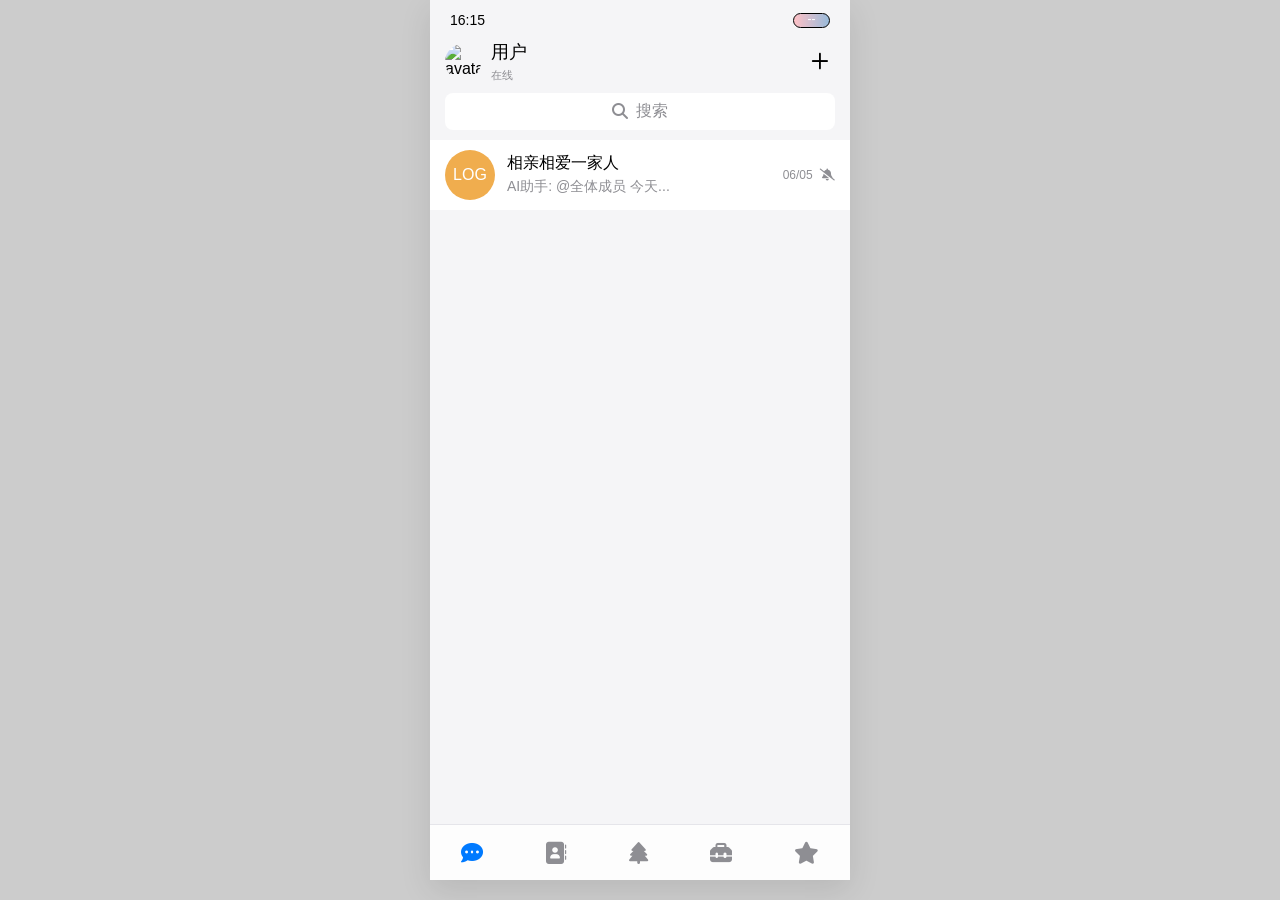
==== index.html @ 3b1b2fbf "Add files via upload" ====
<!DOCTYPE html>
<html lang="zh-CN">
<head>
    <meta charset="UTF-8">
    <meta name="viewport" content="width=device-width, initial-scale=1.0, maximum-scale=1.0, user-scalable=no">
    <title>Felotus</title>
    <link rel="stylesheet" href="style.css">
    <!-- 引入 Font Awesome 图标库 -->
    <link rel="stylesheet" href="https://cdnjs.cloudflare.com/ajax/libs/font-awesome/6.4.0/css/all.min.css">
    <!-- [新增] 引入 Cropper.js 的 CSS -->
    <link rel="stylesheet" href="https://cdnjs.cloudflare.com/ajax/libs/cropperjs/1.6.1/cropper.min.css">
</head>
<body>

    <div class="app-container">
        <!-- [修改] 状态栏现在由JS动态载入 -->
        <div id="status-bar-container"></div>

        <!-- 侧边栏菜单 -->
        <div class="sidebar-menu">
            <div class="sidebar-background"></div>
            <div class="sidebar-content">
                <div class="sidebar-top-actions">
                    <button class="action-btn"><i class="fa-solid fa-calendar-day"></i> 纪念日</button>
                    <button class="action-btn">
                        <i class="fa-solid fa-arrows-rotate"></i> 切换人设
                    </button>
                    <button class="action-btn" id="close-sidebar-btn"><i class="fa-solid fa-xmark"></i></button>
                </div>
                
                <div class="sidebar-profile-card" id="sidebar-profile-link"> 
                    <div class="profile-info">
                        <img src="https://i.imgur.com/Jz9v5aB.png" alt="avatar" class="avatar">
                        <div class="profile-details">
                            <div class="profile-name">用户</div>
                            <div class="profile-status">我的心是旷野的鸟，在你的眼…</div>
                        </div>
                        <i class="fa-solid fa-chevron-right"></i>
                    </div>
                </div>

                <div class="sidebar-nav-list">
    <a href="#" class="nav-item" id="sidebar-api-link"><i class="fa-solid fa-plug"></i><span>API</span><i class="fa-solid fa-chevron-right"></i></a>
    <!-- [新增] “注入”菜单项 -->
    <a href="#" class="nav-item" id="sidebar-inject-link"><i class="fa-solid fa-wand-magic-sparkles"></i><span>注入</span><i class="fa-solid fa-chevron-right"></i></a>
    <!-- [修改] 为“收藏”等菜单项添加 id -->
    <a href="#" class="nav-item" id="sidebar-favorites-link"><i class="fa-solid fa-star"></i><span>收藏</span><i class="fa-solid fa-chevron-right"></i></a>
    <a href="#" class="nav-item" id="sidebar-beautify-link"><i class="fa-solid fa-palette"></i><span>美化</span><i class="fa-solid fa-chevron-right"></i></a>
    <a href="#" class="nav-item" id="sidebar-wallet-link"><i class="fa-solid fa-wallet"></i><span>钱包</span><i class="fa-solid fa-chevron-right"></i></a>
    <a href="#" class="nav-item" id="sidebar-special-link"><i class="fa-solid fa-gem"></i><span>特殊</span><i class="fa-solid fa-chevron-right"></i></a>
    <a href="#" class="nav-item" id="sidebar-data-link"><i class="fa-solid fa-download"></i><span>数据</span><i class="fa-solid fa-chevron-right"></i></a>
</div>

                <div class="sidebar-bottom-actions">
                    <button><i class="fa-solid fa-gear"></i><span>设置</span></button>
                    <button id="btn-open-weather-modal"><i class="fa-solid fa-cloud"></i><span>天气</span></button>
                    <button id="btn-open-location-modal"><i class="fa-solid fa-location-dot"></i><span>定位</span></button>
                </div>
            </div>
        </div>
        
        <!-- 遮罩层 -->
        <div class="sidebar-overlay"></div>

        <!-- 主体内容包裹器 -->
        <div class="main-content-wrapper">
            <!-- 页面内容区域 -->
            <main class="main-content">
                <!-- 消息页面 -->
                <div id="page-messages" class="page active">
                    <header class="page-header">
                        <div class="user-info">
                            <img src="https://i.imgur.com/uG2g8xX.png" alt="avatar" class="avatar js-open-sidebar">
                            <div class="user-details-header">
                                <div class="header-username">用户</div>
                                <div class="header-status" id="header-status-trigger">
                                    <span id="header-status-text">在线</span>
                                </div>
                            </div>
                        </div>
                        <div class="header-actions">
                            <i class="fa-solid fa-plus" id="header-plus-btn"></i>
                        </div>

                        <!-- 头部弹出菜单 -->
                        <div class="popover-menu" id="header-popover-menu">
                            <div class="popover-item" id="btn-create-character">
                                <i class="fa-solid fa-user-plus"></i>
                                <span>创建角色</span>
                            </div>
                            <div class="popover-item">
                                <i class="fa-solid fa-users"></i>
                                <span>创建群聊</span>
                            </div>
                            <div class="popover-item">
                                <i class="fa-solid fa-check-double"></i>
                                <span>一键多选</span>
                            </div>
                        </div>
                    </header>
                    <div class="search-bar messages-search-bar">
                        <i class="fa-solid fa-magnifying-glass"></i>
                        <span>搜索</span>
                    </div>
                    <!-- [修改] 清空 chat-list，由 JS 动态填充 -->
                    <div class="chat-list">
                        <!-- 动态内容将在这里生成 -->
                    </div>
                </div>

                <!-- 角色页面 -->
                <div id="page-contacts" class="page">
                    <header class="page-header"><div class="page-title js-open-sidebar">角色</div><div class="header-actions"><i class="fa-solid fa-ellipsis-vertical"></i></div></header>
                    <div class="search-bar contacts-search-bar"><i class="fa-solid fa-magnifying-glass"></i><span>搜索</span></div>
                    <div class="contact-groups">
                        <div class="group-item new-friend-group-item"><div class="group-header new-friend-item"><div>新朋友</div><i class="fa-solid fa-chevron-right"></i></div></div>
                        <div class="contact-tabs"><button class="contact-tab-btn active" data-target="tab-content-groups">分组</button><button class="contact-tab-btn" data-target="tab-content-group-chats">群聊</button></div>
                        <div class="tab-content-wrapper">
                            <div id="tab-content-groups" class="contact-tab-content active">
                                <div class="group-item">
                                    <div class="group-header">
                                        <div><i class="fa-solid fa-chevron-right"></i> <span class="group-name">特别关心</span></div>
                                        <span class="group-count">0</span>
                                    </div>
                                </div>
                                <div class="group-item">
                                    <div class="group-header">
                                        <div><i class="fa-solid fa-chevron-right"></i> <span class="group-name">默认分组</span></div>
                                        <!-- [修改] 为数量span添加ID -->
                                        <span class="group-count" id="default-group-count">0</span>
                                    </div>
                                    <!-- [新增] 为默认分组下的角色列表添加容器 -->
                                    <div class="contact-list" id="default-group-contacts">
                                        <!-- 角色列表将在这里动态生成 -->
                                    </div>
                                </div>
                            </div>
                            <div id="tab-content-group-chats" class="contact-tab-content">
                                <div class="group-item"><div class="group-header"><div><i class="fa-solid fa-chevron-right"></i> <span class="group-name">我创建的群聊</span></div><span class="group-count">1</span></div></div>
                                <div class="group-item"><div class="group-header"><div><i class="fa-solid fa-chevron-right"></i> <span class="group-name">我加入的群聊</span></div><span class="group-count">1</span></div></div>
                            </div>
                        </div>
                    </div>
                </div>

                <!-- 组件页面 -->
                <div id="page-tools" class="page">
                    <header class="page-header"><div class="page-title js-open-sidebar">组件</div></header>
                    <div class="tools-page-content">
                        <div class="tool-category">
                            <h3 class="tool-category-title">功能类</h3>
                            <div class="actions-grid"><div class="action-item"><i class="fa-solid fa-book-open"></i><span>小说</span></div><div class="action-item"><i class="fa-solid fa-music"></i><span>音乐</span></div><div class="action-item"><i class="fa-solid fa-book-journal-whills"></i><span>日记</span></div><div class="action-item"><i class="fa-solid fa-users-line"></i><span>菲洛图论坛</span></div><div class="action-item"><i class="fa-solid fa-hourglass-half"></i><span>专注陪伴</span></div><div class="action-item"><i class="fa-solid fa-map-pin"></i><span>记忆点</span></div></div>
                        </div>
                        <div class="tool-category">
                            <h3 class="tool-category-title">休闲类</h3>
                            <div class="actions-grid"><div class="action-item"><i class="fa-solid fa-egg"></i><span>扭蛋</span></div><div class="action-item"><i class="fa-solid fa-leaf"></i><span>农场</span></div><div class="action-item"><i class="fa-solid fa-paw"></i><span>宠物</span></div><div class="action-item"><i class="fa-solid fa-utensils"></i><span>烹饪</span></div></div>
                        </div>
                        <div class="tool-category">
                            <h3 class="tool-category-title">桌游类</h3>
                            <div class="actions-grid"><div class="action-item"><i class="fa-solid fa-user-secret"></i><span>谁是卧底</span></div><div class="action-item"><i class="fa-solid fa-moon"></i><span>狼人杀</span></div><div class="action-item"><i class="fa-solid fa-comments"></i><span>真心话</span></div><div class="action-item"><i class="fa-solid fa-plane"></i><span>飞行棋</span></div></div>
                        </div>
                    </div>
                </div>

                <!-- 长生树页面 -->
                <div id="page-tree" class="page">
                    <header class="page-header"><div class="page-title js-open-sidebar">长生树</div></header>
                    <div class="tree-container"><i class="fa-solid fa-tree"></i><p>长生树功能待开发...</p></div>
                </div>

                <!-- 动态页面 -->
                <div id="page-feed" class="page">
                    <header class="page-header"><div class="page-title js-open-sidebar">动态</div><div class="header-actions"><i class="fa-solid fa-gear"></i></div></header>
                    <div class="feed-content">
        <div class="feed-profile-banner">
            <!-- [修改] 为动态页的头像 img 标签添加 id，并统一默认头像 -->
            <img src="https://i.imgur.com/uG2g8xX.png" alt="avatar" class="avatar" id="feed-avatar">
            <div class="feed-user-info">
                <span>用户</span></div><i class="fa-solid fa-chevron-right"></i></div>
                        <div class="actions-grid"><div class="action-item"><i class="fa-solid fa-image"></i><span>带图片</span></div><div class="action-item"><i class="fa-solid fa-comment-dots"></i><span>仅文字</span></div><div class="action-item"><i class="fa-solid fa-grip"></i><span>更多</span></div></div>
                        <div class="feed-card"><div class="feed-card-header"><img src="https://picsum.photos/seed/user5/100/100" alt="avatar"><div class="author-info"><div class="author-name">测试</div><div class="post-time">今天 12:00</div></div><i class="fa-solid fa-ellipsis"></i></div><div class="feed-card-body"><p>这是一条测试帖子</p><div class="shared-content">测试转发内容样式，功能还没做</div></div></div>
                    </div>
                </div>
            </main>

            <!-- 底部导航栏 -->
            <nav class="bottom-nav">
                <button class="nav-button active" data-target="page-messages"><i class="fa-solid fa-comment-dots"></i></button>
                <button class="nav-button" data-target="page-contacts"><i class="fa-solid fa-address-book"></i></button>
                <button class="nav-button" data-target="page-tree"><i class="fa-solid fa-tree"></i></button>
                <button class="nav-button" data-target="page-tools"><i class="fa-solid fa-toolbox"></i></button>
                <button class="nav-button" data-target="page-feed"><i class="fa-solid fa-star"></i></button>
            </nav>
        </div> <!-- End of main-content-wrapper -->

<!-- 用户设置页面层 -->
<div id="page-user-settings" class="page-overlay">
    <header class="user-settings-header">
        <i id="user-settings-back-btn" class="fa-solid fa-chevron-left"></i>
        <span>用户设置</span>
        <div class="user-settings-header-actions">
            <i id="user-settings-delete-btn" class="fa-solid fa-trash-can"></i>
            <i id="user-settings-save-btn" class="fa-solid fa-floppy-disk"></i>
        </div>
    </header>
    <div class="user-settings-content">
        <!-- [修改] 将静态标签替换为动态容器 -->
        <div id="user-profile-tags" class="user-settings-tags">
            <!-- 标签将由 JS 动态生成 -->
        </div>
                
        <div class="settings-card profile-edit-card">
            <!-- [修改] 为用户头像 img 标签添加 id -->
            <img src="https://i.imgur.com/uG2g8xX.png" alt="avatar" class="profile-avatar" id="user-avatar-preview">
            <!-- [新增] 隐藏的用户头像文件上传输入框 -->
            <input type="file" id="user-avatar-input" accept="image/*" style="display: none;">

            <div class="profile-details-inputs">
                <div class="input-row">
                    <label>姓名</label>
                    <input type="text" id="input-name" placeholder="你的名字">
                </div>
                <div class="input-row">
                    <label>性别</label>
                    <input type="text" id="input-gender" value="女">
                </div>
                <div class="input-row">
                    <label>生日</label>
                    <input type="text" placeholder="例如1.1" id="input-birthday">
                </div>
                <div class="input-row">
                    <label>年龄</label>
                    <input type="text" placeholder="例如20" id="input-age">
                </div>
            </div>
        </div>

        <div class="settings-card">
            <div class="settings-card-header">
                <div><i class="fa-solid fa-user"></i> 我的设定</div>
                <i class="fa-solid fa-expand"></i>
            </div>
            <div class="settings-card-body">
                <textarea placeholder="此处填写设定" id="textarea-settings"></textarea>
            </div>
        </div>
        <div class="settings-card">
            <div class="settings-card-header">
                <div><i class="fa-solid fa-pen-to-square"></i> 我的个性签名</div>
            </div>
            <div class="settings-card-body">
                <input type="text" placeholder="此处填写个性签名" id="input-signature">
            </div>
        </div>
        <div class="settings-nav-group">
            <a href="#" class="settings-nav-item">
                <div><i class="fa-solid fa-star"></i> 我的空间</div>
                <i class="fa-solid fa-chevron-right"></i>
            </a>
            <a href="#" class="settings-nav-item">
                <div><i class="fa-solid fa-gift"></i> 我的礼物墙</div>
                <i class="fa-solid fa-chevron-right"></i>
            </a>
        </div>
    </div>
</div>

        <!-- ==================== 新增: 角色设置页面层 ==================== -->
        <div id="page-character-settings" class="page-overlay">
            <header class="user-settings-header">
                <i id="character-settings-back-btn" class="fa-solid fa-chevron-left"></i>
                <span>角色设置</span>
                <i id="character-settings-save-btn" class="fa-solid fa-floppy-disk"></i>
            </header>
            <div class="user-settings-content">
                
                <div class="settings-card profile-edit-card">
                    <!-- [修改] 给 img 标签添加 id -->
                    <img src="https://i.imgur.com/Jz9v5aB.png" alt="avatar" class="profile-avatar" id="char-avatar-preview">
                    <!-- [新增] 隐藏的文件上传输入框 -->
                    <input type="file" id="char-avatar-input" accept="image/*" style="display: none;">

                    <div class="profile-details-inputs">
                        <div class="input-row">
                            <label>姓名</label>
                            <input type="text" id="input-char-name" placeholder="角色名字">
                        </div>
                        <div class="input-row">
                            <label>性别</label>
                            <input type="text" id="input-char-gender" placeholder="女/男/无">
                        </div>
                        <div class="input-row">
                            <label>生日</label>
                            <input type="text" placeholder="例如1.1" id="input-char-birthday">
                        </div>
                        <div class="input-row">
                            <label>年龄</label>
                            <input type="text" placeholder="例如20" id="input-char-age">
                        </div>
                    </div>
                </div>

                <div class="settings-card">
                    <div class="settings-card-header">
                        <div><i class="fa-solid fa-user"></i> 角色设定</div>
                        <i class="fa-solid fa-expand"></i>
                    </div>
                    <div class="settings-card-body">
                        <textarea placeholder="此处填写角色设定" id="textarea-char-settings"></textarea>
                    </div>
                </div>
                <div class="settings-card">
                    <div class="settings-card-header">
                        <div><i class="fa-solid fa-pen-to-square"></i> 角色个性签名</div>
                    </div>
                    <div class="settings-card-body">
                        <span class="placeholder-text">和角色聊点什么后再来看看吧</span>
                    </div>
                </div>
                <div class="settings-nav-group">
                    <a href="#" class="settings-nav-item">
                        <div><i class="fa-solid fa-star"></i> 角色空间</div>
                        <i class="fa-solid fa-chevron-right"></i>
                    </a>
                    <a href="#" class="settings-nav-item">
                        <div><i class="fa-solid fa-gift"></i> 角色礼物墙</div>
                        <i class="fa-solid fa-chevron-right"></i>
                    </a>
                </div>
            </div>
        </div>
        <!-- ==================== 角色设置页面层结束 ==================== -->


        <!-- 数据管理页面 -->
        <div id="page-data-management" class="page-overlay">
            <header class="user-settings-header">
                <i id="data-management-back-btn" class="fa-solid fa-chevron-left"></i>
                <span>数据管理</span>
                <i></i> <!-- 占位符 -->
            </header>
            <div class="user-settings-content">
                <div class="data-actions-list">
                    <button id="btn-export-data" class="data-action-item">
                        <i class="fa-solid fa-file-export"></i>
                        <span>导出本地数据</span>
                    </button>
                    <button id="btn-import-data" class="data-action-item">
                        <i class="fa-solid fa-file-import"></i>
                        <span>导入本地数据</span>
                    </button>
                    <button id="btn-upload-cloud" class="data-action-item disabled">
                        <i class="fa-solid fa-cloud-arrow-up"></i>
                        <span>上传云端数据</span>
                    </button>
                    <!-- [新增] 清除本地数据按钮 -->
                    <button id="btn-clear-data" class="data-action-item danger">
                        <i class="fa-solid fa-trash-can"></i>
                        <span>清除本地数据</span>
                    </button>
                    <input type="file" id="import-file-input" accept=".json" style="display: none;">
                </div>
            </div>
        </div>
<!-- ==================== [新增] 五个空白页面层 ==================== -->
<!-- 注入页面 -->
<div id="page-inject" class="page-overlay">
    <!-- [修改] 为注入管理页面添加删除和保存图标 -->
<header class="user-settings-header">
    <!-- [修改] 为返回按钮添加 ID -->
    <i id="inject-settings-back-btn" class="fa-solid fa-chevron-left"></i>
    <span>注入管理</span>
    <div class="user-settings-header-actions">
        <!-- [新增] 删除提示词按钮 -->
        <i id="btn-delete-prompt" class="fa-solid fa-trash-can"></i>
        <!-- [新增] 保存提示词按钮 -->
        <i id="btn-save-prompt" class="fa-solid fa-floppy-disk"></i>
    </div>
</header>
    <div class="user-settings-content">

        <!-- [修改] 为选择提示词添加加号图标 -->
<div class="form-group">
    <div class="form-group-header">
        <label for="prompt-select">选择提示词 (可切换)</label>
        <i class="fa-solid fa-plus" id="btn-new-prompt-icon"></i>
    </div>
    <select id="prompt-select">
        <!-- 提示词将由JS动态生成 -->
    </select>
</div>

        <!-- 卡片1: 对话设置 -->
        <div class="settings-card inject-settings-card">
            <!-- [新增] 卡片标题 -->
            <div class="settings-card-header">对话设置</div>
            
            <!-- 最大上下文长度 -->
            <div class="setting-item-vertical">
                <div class="setting-item-header">
                    <label for="inject-max-context-slider">最大上下文长度 <span class="range-hint">(52k ~ 1m)</span></label>
                    <input type="number" id="inject-max-context" class="slider-value-input" min="52000" max="1000000" step="1024">
                </div>
                <div class="slider-container">
                    <input type="range" id="inject-max-context-slider" min="52000" max="1000000">
                </div>
            </div>
            <!-- 最大回复长度 -->
            <div class="setting-item-vertical">
                <div class="setting-item-header">
                    <label for="inject-max-response-slider">最大回复长度 <span class="range-hint">(10 ~ 52k)</span></label>
                    <input type="number" id="inject-max-response" class="slider-value-input" min="10" max="52000" step="100">
                </div>
                <div class="slider-container">
                    <input type="range" id="inject-max-response-slider" min="10" max="52000">
                </div>
            </div>
            <!-- Temperature -->
            <div class="setting-item-vertical">
                <div class="setting-item-header">
                    <label for="inject-temp-slider">Temperature <span class="range-hint">(0.1 ~ 1.3)</span></label>
                    <input type="number" id="inject-temp-value" class="slider-value-input" min="0.1" max="1.3" step="0.01">
                </div>
                <div class="slider-container">
                    <input type="range" id="inject-temp-slider" min="0.1" max="1.3" step="0.01">
                </div>
            </div>
            <!-- Top P -->
            <div class="setting-item-vertical">
                <div class="setting-item-header">
                    <label for="inject-top-p-slider">Top P <span class="range-hint">(0.1 ~ 1.0)</span></label>
                    <input type="number" id="inject-top-p-value" class="slider-value-input" min="0.1" max="1.0" step="0.01">
                </div>
                <div class="slider-container">
                    <input type="range" id="inject-top-p-slider" min="0.1" max="1.0" step="0.01">
                </div>
            </div>
        </div>
        
        <!-- [修改] 将 .settings-nav-group 改为 .settings-card 以便添加标题 -->
        <div class="settings-card">
            <!-- [新增] 卡片标题 -->
            <div class="settings-card-header">选项设置</div>
            
            <div class="settings-nav-item">
                <label for="inject-ability-select">推理能力</label>
                <select id="inject-ability-select">
                    <option value="auto">auto</option>
                    <option value="minimum">minimum</option>
                    <option value="low">低</option>
                    <option value="medium">中</option>
                    <option value="high">高</option>
                    <option value="maximum">maximum</option>
                </select>
            </div>
            <div class="settings-nav-item">
                <label for="inject-mode-select">模式选择</label>
                <select id="inject-mode-select">
                    <!-- [修改] 更新下拉选项的文本 -->
                    <option value="chat">聊天模式-手机体</option>
                    <option value="story">剧情模式-小说体</option>
                </select>
            </div>
        </div>
    </div>
</div>

<!-- 收藏页面 -->
<div id="page-favorites" class="page-overlay">
    <header class="user-settings-header">
        <i class="fa-solid fa-chevron-left"></i>
        <span>收藏</span>
        <i></i> <!-- 占位符 -->
    </header>
    <div class="user-settings-content">
        <p>收藏功能待开发…</p>
    </div>
</div>

<!-- 美化页面 -->
<div id="page-beautify" class="page-overlay">
    <header class="user-settings-header">
        <i class="fa-solid fa-chevron-left"></i>
        <span>美化</span>
        <i></i> <!-- 占位符 -->
    </header>
    <div class="user-settings-content">
        <p>美化功能待开发…</p>
    </div>
</div>

<!-- 钱包页面 -->
<div id="page-wallet" class="page-overlay">
    <header class="user-settings-header">
        <i class="fa-solid fa-chevron-left"></i>
        <span>钱包</span>
        <i></i> <!-- 占位符 -->
    </header>
    <div class="user-settings-content">
        <p>钱包功能待开发…</p>
    </div>
</div>

<!-- 特殊页面 -->
<div id="page-special" class="page-overlay">
    <header class="user-settings-header">
        <i class="fa-solid fa-chevron-left"></i>
        <span>特殊</span>
        <i></i> <!-- 占位符 -->
    </header>
    <div class="user-settings-content">
        <p>特殊功能待开发…</p>
    </div>
</div>
<!-- ==================== 空白页面层结束 ==================== -->
        <!-- ==================== API 管理页面层 (V2.0 重构版) ==================== -->
        <div id="page-api-settings" class="page-overlay">
            <!-- [修正] 为 API 管理页面的 header 添加删除和保存图标 -->
<header class="user-settings-header">
    <i id="api-settings-back-btn" class="fa-solid fa-chevron-left"></i>
    <span>API 管理</span>
    <div class="user-settings-header-actions">
        <i id="btn-delete-config" class="fa-solid fa-trash-can"></i>
        <i id="btn-save-config" class="fa-solid fa-floppy-disk"></i>
    </div>
</header>
            <div class="user-settings-content">
                <form id="api-settings-form">
                    
                    <div class="form-group">
    <!-- [新增] 使用 flex 布局的容器 -->
    <div class="form-group-header">
        <label for="api-config-select">选择配置 (可切换)</label>
        <!-- [新增] 新的加号图标按钮 -->
        <i class="fa-solid fa-plus" id="btn-new-config-icon"></i>
    </div>
    <select id="api-config-select">
        <!-- 配置将由JS动态生成 -->
    </select>
</div>

                    <div class="form-group">
                        <label for="api-type-select">选择格式 (必选)</label>
                        <select id="api-type-select">
                            <option value="openai">兼容OpenAI</option>
                            <option value="gemini">Gemini Key</option>
                        </select>
                    </div>

                    <div class="form-group">
                        <label for="api-url">API 地址 (Base URL)</label>
                        <!-- [修改] 更新 placeholder 文本 -->
                        <input type="text" id="api-url" placeholder="https://example.com (不用加/v1)">
                    </div>
                    <div class="form-group">
                        <label for="api-key">密钥 (API Key)</label>
                        <input type="password" id="api-key" placeholder="请输入API Key">
                    </div>
                    <div class="form-group">
                        <label for="model-select">选择模型</label>
                        <select id="model-select">
                            <optgroup id="openai-models" label="OpenAI / 兼容"></optgroup>
                            <optgroup id="gemini-models" label="Google Gemini"></optgroup>
                        </select>
                    </div>

                    <!-- [修改] 移除 "新建配置" 按钮，只保留 "拉取模型" -->
<div class="api-actions-single">
    <button type="button" id="fetch-models-button-new" class="action-button">拉取模型</button>
</div>

                </form>
            </div>
        </div>
        <!-- ==================== API 管理页面层结束 ==================== -->

        <!-- 天气、定位、状态模态框 -->
<div class="modal-overlay-container" id="modal-container">
    <!-- 天气模态框 -->
    <div class="modal-panel" id="weather-modal">
        <div class="modal-header">
            <h3>选择天气</h3>
            <button class="modal-close-btn"><i class="fa-solid fa-xmark"></i></button>
        </div>
        <div class="modal-content">
            <div class="weather-grid" id="weather-options-grid">
                <!-- 天气选项将由 JS 动态生成 -->
            </div>
        </div>
    </div>
    
    <!-- 定位模态框 -->
    <div class="modal-panel" id="location-modal">
        <div class="modal-header">
            <h3>管理定位</h3>
            <button class="modal-close-btn"><i class="fa-solid fa-xmark"></i></button>
        </div>
        <div class="modal-content" id="location-cards-container">
            <!-- 定位卡片将由 JS 动态生成 -->
        </div>
        <div class="modal-footer">
            <button class="modal-action-btn" id="btn-add-location">
                <i class="fa-solid fa-plus"></i> 添加新定位
            </button>
        </div>
    </div>

    <!-- 状态模态框 -->
    <div class="modal-panel" id="status-modal">
        <div class="modal-header">
            <h3>选择状态</h3>
            <button class="modal-close-btn"><i class="fa-solid fa-xmark"></i></button>
        </div>
        <div class="modal-content">
            <div class="status-grid" id="status-options-grid">
                <!-- 状态选项将由 JS 动态生成 -->
            </div>
        </div>
    </div>
    
    <!-- [修复] 将清除数据模态框移入容器内 -->
    <div class="modal-panel" id="clear-data-modal">
        <div class="modal-header">
            <h3>确认清除数据</h3>
            <button class="modal-close-btn"><i class="fa-solid fa-xmark"></i></button>
        </div>
        <div class="modal-content">
            <p>此操作不可逆！将清除所有用户、角色、API及其他设置。</p>
            <p>请输入 <strong>delete</strong> 以确认：</p>
            <input type="text" id="clear-data-confirm-input" class="clear-data-input" autocomplete="off">
        </div>
        <div class="modal-footer">
            <button class="modal-action-btn danger" id="confirm-clear-data-btn" disabled>
                确认清除
            </button>
        </div>
    </div>
<!-- ==================== [新增] 图片剪裁模态框 ==================== -->
    <div class="modal-panel" id="cropper-modal">
        <div class="modal-header">
            <h3>移动和缩放图片</h3>
            <!-- 这个关闭按钮是可选的，因为我们有取消按钮 -->
            <button class="modal-close-btn" id="cancel-crop-btn"><i class="fa-solid fa-xmark"></i></button>
        </div>
        <div class="modal-content">
            <!-- 剪裁器将在这个容器内生成 -->
            <div class="cropper-image-container">
                <img id="image-to-crop" src="" alt="待剪裁的图片">
            </div>
        </div>
        <div class="modal-footer cropper-footer">
            <button class="modal-action-btn" id="confirm-crop-btn">确认剪裁</button>
        </div>
    </div> 
</div> <!-- End of modal-overlay-container -->

<!-- [修改] 在 script.js 之后引入新的JS文件 -->
    <script src="config.js"></script>
    <script src="script.js"></script>
    <script src="statusBar.js"></script> 
    <script src="https://cdnjs.cloudflare.com/ajax/libs/cropperjs/1.6.1/cropper.min.js"></script>
</body>
</html>
---- style.css ----
/* 全局样式和变量 */
:root {
    --bg-color: #F5F5F7;
    --primary-blue: #007AFF;
    --text-primary: #000000;
    --text-secondary: #8E8E93;
    --border-color: #E5E5EA;
    --white-color: #FFFFFF;
    --vip-gold: #FFCA28;
}

body {
    margin: 0;
    font-family: -apple-system, BlinkMacSystemFont, "Helvetica Neue", "PingFang SC", "Microsoft YaHei", sans-serif;
    background-color: #CCCCCC;
    display: flex;
    justify-content: center;
    align-items: flex-start;
    height: 100vh;
}

.app-container {
    width: 100%;
    max-width: 420px;
    height: 100%;
    max-height: 880px;
    background-color: var(--bg-color);
    border-radius: 0;
    box-shadow: 0 10px 30px rgba(0,0,0,0.1);
    position: relative;
    overflow: hidden;
    display: flex;
    flex-direction: column;
}

/* 状态栏 (浮动模式) */
.status-bar {
    display: flex;
    justify-content: space-between;
    align-items: center;
    padding: 12px 20px 5px;
    font-size: 14px;
    font-weight: 500;
    color: var(--text-primary);
    position: absolute;
    top: 0;
    left: 0;
    right: 0;
    z-index: 1003; 
}

/* ======== 电池胶囊样式 (逆向逻辑版) ======== */
.battery-capsule {
    width: 35px;
    height: 13px;
    border: 1.5px solid var(--text-primary);
    border-radius: 12px;
    position: relative;
    overflow: hidden;
    display: flex;
    align-items: center;
    justify-content: center;
    background: linear-gradient(to right, #FFC1C6, #98BADA); 
}

.battery-capsule::after {
    content: '';
    position: absolute;
    right: -3px;
    top: 50%;
    transform: translateY(-50%);
    width: 1.5px;
    height: 5px;
    background-color: var(--text-primary);
    border-radius: 1px;
}

.battery-liquid {
    position: absolute;
    right: 0; 
    top: 0;
    bottom: 0;
    width: 0%;
    background-color: rgba(193, 195, 198, 1);
    transition: width 0.5s ease-in-out;
    border-radius: 0 10px 10px 0;
}

.battery-level-text {
    color: white;
    font-size: 12px;
    font-weight: 500;
    position: relative;
    z-index: 2;
    top: -1px;
}

/* 侧边栏样式 */
.sidebar-menu { position: absolute; top: 0; left: 0; bottom: 0; width: 90%; z-index: 1000; transform: translateX(-100%); transition: transform 0.3s ease-in-out; display: flex; flex-direction: column; background-color: #F8F9FA; }
.sidebar-background { position: absolute; top: 0; left: 0; right: 0; bottom: 0; background-image: url('https://i.imgur.com/rNnL5aR.jpg'); background-size: cover; background-position: center; opacity: 0.3; z-index: -1; }
.sidebar-content { padding: 20px; padding-top: 50px; display: flex; flex-direction: column; height: 100%; box-sizing: border-box; }
.sidebar-top-actions { display: flex; justify-content: flex-start; gap: 10px; margin-bottom: 20px; }
.sidebar-top-actions .action-btn { background-color: #E9ECEF; color: #495057; border: none; border-radius: 20px; padding: 6px 12px; font-size: 12px; display: flex; align-items: center; gap: 5px; cursor: pointer; }
.sidebar-top-actions .action-btn:last-child { margin-left: auto; }
.sidebar-profile-card { 
    background-color: var(--white-color); 
    border-radius: 10px; 
    padding: 15px; 
    box-shadow: 0 4px 12px rgba(0,0,0,0.05);
}
.profile-info { display: flex; align-items: center; }
#sidebar-profile-link { cursor: pointer; }
.profile-info .avatar { width: 50px; height: 50px; border-radius: 50%; border: 1px solid var(--border-color); flex-shrink: 0; }
.profile-details { flex-grow: 1; margin-left: 15px; }
.profile-name { font-weight: 500; font-size: 16px; color: var(--text-primary); }
.persona-switcher {
    font-size: 13px;
    font-weight: 500;
    color: var(--text-secondary);
    cursor: pointer;
}
.persona-switcher i { font-size: 12px; margin-right: 4px; }
.profile-status { font-size: 12px; color: var(--text-secondary); margin-top: 4px; }
.profile-info > .fa-chevron-right { color: var(--text-secondary); }
.sidebar-nav-list { background-color: var(--white-color); border-radius: 10px; margin-top: 15px; padding: 5px 0; box-shadow: 0 4px 12px rgba(0,0,0,0.05); }
.sidebar-nav-list .nav-item { display: flex; align-items: center; padding: 15px; text-decoration: none; color: var(--text-primary); font-size: 15px; }
.nav-item > i:first-child { width: 30px; color: var(--text-secondary); display: inline-flex; align-items: center; justify-content: center; }
.nav-item span { flex-grow: 1; margin-left: 10px; }
.nav-item > i:last-child { color: var(--text-secondary); font-size: 12px; }
.sidebar-bottom-actions { margin-top: auto; display: flex; justify-content: flex-start; gap: 40px; padding: 10px; }
.sidebar-bottom-actions button { background: none; border: none; cursor: pointer; display: flex; flex-direction: column; align-items: center; color: var(--text-secondary); transition: color 0.2s; }
.sidebar-bottom-actions button:hover { color: var(--text-primary); }
.sidebar-bottom-actions button i { font-size: 20px; margin-bottom: 8px; }
.sidebar-bottom-actions button span { font-size: 12px; }
.sidebar-overlay { position: absolute; top: 0; left: 0; right: 0; bottom: 0; background-color: rgba(0,0,0,0.3); z-index: 999; opacity: 0; visibility: hidden; transition: opacity 0.3s ease-in-out, visibility 0.3s ease-in-out; }

/* 主内容区包裹器 */
.main-content-wrapper {
    flex: 1;
    display: flex;
    flex-direction: column;
    background-color: var(--bg-color);
    position: relative;
    transition: transform 0.3s ease-in-out, border-radius 0.3s ease-in-out;
    width: 100%;
    height: 100%;
    padding-top: 32px;
    box-sizing: border-box;
}

/* 侧边栏打开时的状态 */
.app-container.sidebar-open .sidebar-menu { transform: translateX(0); }
.app-container.sidebar-open .sidebar-overlay { opacity: 1; visibility: visible; }
.app-container.sidebar-open .main-content-wrapper { transform: translateX(90%); border-radius: 10px; overflow: hidden; box-shadow: -5px 0px 20px rgba(0,0,0,0.2); }

/* 页面通用头部 */
.page-header {
    display: flex;
    justify-content: space-between;
    align-items: center;
    padding: 10px 15px;
    position: relative; /* <-- 新增这一行！ */
}
.user-info { display: flex; align-items: center; }
.user-info .avatar { width: 36px; height: 36px; border-radius: 50%; margin-right: 10px; }
.user-details-header { display: flex; flex-direction: column; justify-content: center; }
.header-username { font-size: 18px; font-weight: 500; color: var(--text-primary); line-height: 1.2; }
.header-status { font-size: 11px; color: var(--text-secondary); margin-top: 4px; display: flex; align-items: center; }
.header-status i { margin-right: 4px; }
.page-title { font-size: 22px; font-weight: 500; }
.header-actions { display: flex; align-items: center; gap: 15px; }
.header-actions i {
    width: 30px;
    height: 30px;
    display: flex;
    align-items: center;
    justify-content: center;
    font-size: 20px;
    color: var(--text-primary);
    cursor: pointer;
    font-weight: 600;
}
.header-actions .fa-ellipsis-vertical { position: relative; left: 2px; }
.header-actions .fa-gear { position: relative; top: 1px; }

/* 搜索框通用样式 */
.search-bar { background-color: var(--white-color); border-radius: 8px; padding: 8px 15px; display: flex; align-items: center; justify-content: center; color: var(--text-secondary); }
.search-bar i { margin-right: 8px; }
.messages-search-bar { margin: 0 15px 10px; }
.contacts-search-bar { margin: 10px 15px 10px; }

/* 主内容区域 */
.main-content { flex: 1; overflow-y: auto; position: relative; }
.page { display: none; height: 100%; flex-direction: column; }
.page.active { display: flex; }

/* 消息页面列表 */
.chat-list { flex: 1; overflow-y: auto; }
.chat-item { display: flex; align-items: center; padding: 10px 15px; background-color: var(--white-color); }
.chat-item:not(:last-child) { border-bottom: 1px solid var(--border-color); }
.chat-item img, .chat-item .avatar-group-logo { width: 50px; height: 50px; border-radius: 50%; margin-right: 12px; flex-shrink: 0; }
.avatar-group-logo { background-color: #F0AD4E; color: var(--white-color); display: flex; align-items: center; justify-content: center; font-weight: 500; }
.chat-details { flex-grow: 1; overflow: hidden; }
.chat-title { font-size: 16px; color: var(--text-primary); margin-bottom: 4px; }
.chat-message { font-size: 14px; color: var(--text-secondary); white-space: nowrap; overflow: hidden; text-overflow: ellipsis; }
.chat-meta { font-size: 12px; color: var(--text-secondary); text-align: right; white-space: nowrap; }
.chat-meta i { font-size: 12px; margin-left: 4px; }
.vip { background: linear-gradient(to right, #fce5b3, #e4a55d); color: #6c4f2f; font-size: 10px; padding: 1px 5px; border-radius: 8px; font-weight: 500; }

/* 角色页面列表 */
.contact-groups { padding: 0; }
.contact-groups .group-item { background-color: var(--white-color); border-radius: 0; margin-bottom: 0; }
.group-item .group-header { display: flex; justify-content: space-between; align-items: center; padding: 15px; font-size: 14px; }
.group-header div { display: flex; align-items: center; }
.group-header i { margin-right: 10px; color: var(--text-secondary); }
.group-header span { color: var(--text-secondary); }
.contact-tabs { display: flex; padding: 0; background-color: var(--white-color); border-bottom: 1px solid var(--border-color); margin-top: 10px; border-radius: 0; }
.contact-tab-btn { background: none; border: none; font-size: 16px; color: var(--text-secondary); cursor: pointer; padding: 15px; position: relative; transition: color 0.3s; }
.contact-tab-btn.active { color: var(--primary-blue); font-weight: 500; }
.contact-tab-btn.active::after { content: ''; position: absolute; bottom: -1px; left: 50%; transform: translateX(-50%); width: 30px; height: 3px; background-color: var(--primary-blue); border-radius: 2px; }
.contact-tab-content { display: none; }
.contact-tab-content.active { display: block; background-color: var(--white-color); }

/* 动态 & 小工具页面 通用网格样式 */
.actions-grid { display: grid; grid-template-columns: repeat(4, 1fr); gap: 10px; background-color: var(--white-color); padding: 20px 10px; border-radius: 8px; text-align: center; }
.action-item span { font-size: 12px; display: block; color: var(--text-secondary); }
/* [修改] 为 actions-grid 中的项目添加交互样式 */
/* [修改] 为 actions-grid 中的项目添加交互样式 (V2 - 文字变蓝) */
.actions-grid .action-item {
    cursor: pointer;
    transition: transform 0.2s ease;
}

.actions-grid .action-item:hover {
    transform: scale(1.05);
}

.actions-grid .action-item:active {
    transform: scale(0.98);
}

.action-item span {
    font-size: 12px;
    display: block;
    color: var(--text-secondary);
    transition: color 0.2s ease; /* 为文字颜色变化添加平滑过渡 */
}

/* 当鼠标悬停或点击 action-item 时，只改变其内部 span 的颜色 */
.actions-grid .action-item:hover span,
.actions-grid .action-item:active span {
    color: var(--primary-blue);
}

.action-item i {
    font-size: 24px;
    margin-bottom: 8px;
}

.action-item .fa-image { color: #4CAF50; }
.action-item .fa-comment-dots { color: #2196F3; }
.action-item .fa-grip { color: #9E9E9E; }
.action-item .fa-book-open { color: #FFC107; }
  .fa-music { color: #FB6461; }
.action-item .fa-egg { color: #F7A2BB; }
.action-item .fa-leaf { color: #8BC34A; }
.action-item .fa-paw { color: #A1887F; }
.action-item .fa-utensils { color: #607D8B; }
.action-item .fa-user-secret { color: #424242; }
.action-item .fa-moon { color: #3F51B5; }
.action-item .fa-comments { color: #009688; }
.action-item .fa-plane { color: #03A9F4; }
.action-item .fa-hourglass-half { color: #885FC4; }
.action-item .fa-book-journal-whills { color: #B77B60; }
.action-item .fa-users-line { color: #2196F3; }
.action-item .fa-map-pin { color: #92C5C6; }

/* 动态页特定样式 */
.feed-content { flex: 1; overflow-y: auto; padding: 0 15px; }
.feed-profile-banner { display: flex; align-items: center; background-color: var(--white-color); padding: 15px; border-radius: 8px; margin-top: 10px; }
.feed-profile-banner .avatar { width: 45px; height: 45px; border-radius: 50%; margin-right: 12px; }
.feed-user-info { flex-grow: 1; }
.feed-user-info span { display: block; }
.feed-user-info span:first-child { font-size: 18px; font-weight: 400; }
.feed-profile-banner > i { color: var(--text-secondary); }
.actions-grid { margin-top: 15px; }
.feed-card { background-color: var(--white-color); border-radius: 8px; margin-top: 15px; padding: 15px; }
.feed-card-header { display: flex; align-items: flex-start; }
.feed-card-header img { width: 40px; height: 40px; border-radius: 50%; margin-right: 10px; }
.author-info { flex-grow: 1; }
.author-name { font-weight: 400; }
.post-time { font-size: 12px; color: var(--text-secondary); margin-top: 2px; }
.feed-card-header > i { color: var(--text-secondary); }
.feed-card-body p { margin: 10px 0; font-size: 15px; line-height: 1.5; }
.shared-content { background-color: var(--bg-color); padding: 10px; border-radius: 6px; font-size: 14px; color: var(--text-secondary); }

/* 小工具页面样式 */
.tools-page-content { flex: 1; overflow-y: auto; padding: 0 15px 15px; }
.tool-category-title { font-size: 14px; color: var(--text-secondary); padding-left: 5px; margin: 20px 0 10px; }
.tool-category:first-child .tool-category-title { margin-top: 10px; }

/* 长生树页面样式 */
.tree-container { flex: 1; display: flex; flex-direction: column; justify-content: center; align-items: center; color: #8BC34A; }
.tree-container i { font-size: 100px; }
.tree-container p { margin-top: 20px; font-size: 16px; color: var(--text-secondary); }

/* 底部导航 */
.bottom-nav { display: flex; justify-content: space-around; align-items: center; background-color: #FDFDFD; border-top: 1px solid var(--border-color); padding: 5px 0; height: 45px; flex-shrink: 0; }
.nav-button { background: none; border: none; color: var(--text-secondary); cursor: pointer; position: relative; padding: 0 10px; height: 100%; display: flex; align-items: center; }
.nav-button i { font-size: 22px; margin-bottom: 0; }
.nav-button.active { color: var(--primary-blue); }

/* 为所有可以打开侧边栏的元素添加点击手势 */
.js-open-sidebar {
    cursor: pointer;
}

/* ======== 用户设置页面样式 (滑动版) ======== */
.page-overlay {
    position: fixed;
    top: 0;
    left: 0;
    width: 100%;
    height: 100%;
    background-color: var(--bg-color);
    z-index: 1002;
    transform: translateX(100%);
    transition: transform 0.3s ease-in-out;
    display: flex;
    flex-direction: column;
}

.page-overlay.active {
    transform: translateX(0);
}

.user-settings-header {
    display: flex;
    justify-content: space-between;
    align-items: center;
    padding: 10px 15px;
    padding-top: 45px;
    flex-shrink: 0;
    border-bottom: 1px solid var(--border-color);
}
.user-settings-header span {
    font-size: 17px;
    font-weight: 600;
}
.user-settings-header i {
    font-size: 18px;
    cursor: pointer;
    width: 25px;
    text-align: center;
    transition: opacity 0.2s, transform 0.2s; /* 新增: 为交互效果添加过渡 */
}

.user-settings-content {
    flex: 1;
    overflow-y: auto;
    padding: 15px;
}

.user-settings-tags {
    margin-bottom: 20px;
}
.user-settings-tags .tag {
    display: inline-block;
    background-color: var(--white-color);
    border: 1px solid var(--border-color);
    border-radius: 15px;
    padding: 5px 12px;
    font-size: 13px;
    margin-right: 10px;
}
.user-settings-tags .add-tag {
    color: var(--text-secondary);
}

/* ==================== [MODIFIED START] ==================== */
/* 新的用户信息编辑卡片样式 */
.profile-edit-card {
    display: flex;
    align-items: center;
    gap: 20px; /* 调整头像和信息区的间距 */
    padding: 15px;
    margin-bottom: 25px;
}

.profile-edit-card .profile-avatar {
    width: 120px;
    height: 120px;
    padding: 15px 8px 15px 12px;
    border-radius: 8px;
    flex-shrink: 0;
    object-fit: cover;
}

.profile-edit-card .profile-details-inputs {
    flex-grow: 1;
    display: flex;
    flex-direction: row;
    flex-wrap: wrap;
    gap: 12px 20px;
    align-items: center;
}

.profile-edit-card .input-row {
    display: flex;
    gap: 20px; /* 调整标签和输入框的间距 */
    align-items: center;
}

.profile-edit-card .input-row label {
    font-size: 16px;
    font-weight: 500;
    color: var(--text-primary);
    flex-shrink: 0; /* 防止标签文字被压缩 */
}

.profile-edit-card .input-row input {
    border: none;
    background: none;
    text-align: left;
    font-family: inherit;
    font-size: 16px;
    color: var(--text-secondary);
    padding: 2px 0;
    width: 80px;
}

.profile-edit-card .input-row input::placeholder {
    color: var(--text-secondary);
    opacity: 0.8;
}

.profile-edit-card .input-row input:focus {
    outline: none;
    color: var(--text-primary);
}
/* ==================== [MODIFIED END] ==================== */

.settings-card {
    background-color: var(--white-color);
    border-radius: 10px;
    padding: 15px;
    margin-bottom: 15px;
}
.settings-card-header {
    display: flex;
    justify-content: space-between;
    align-items: center;
    font-size: 15px;
    font-weight: 500;
    color: var(--text-primary);
    margin-bottom: 10px;
}
.settings-card-header i {
    margin-right: 8px;
    color: var(--text-secondary);
}
.settings-card-header > i:last-child {
    margin-right: 0;
}

.settings-card-body textarea,
.settings-card-body input[type="text"] {
    width: 100%;
    border: none;
    background: none;
    border-radius: 3px;
    padding: 0;
    font-family: inherit;
    font-size: 14px;
    color: var(--text-primary);
    resize: none;
}
.settings-card-body textarea {
    height: 60px;
}

.settings-card-body textarea:focus,
.settings-card-body input[type="text"]:focus {
    outline: 2px solid #43A1DB;     
    outline-offset: 5px;
}

.settings-nav-group {
    background-color: var(--white-color);
    border-radius: 10px;
}
.settings-nav-item {
    display: flex;
    justify-content: space-between;
    align-items: center;
    padding: 15px;
    font-size: 15px;
    color: var(--text-primary);
    text-decoration: none;
}
.settings-nav-item:not(:last-child) {
    border-bottom: 1px solid var(--bg-color);
}
.settings-nav-item i {
    margin-right: 8px;
    color: var(--text-secondary);
}
.settings-nav-item > i:last-child {
    margin-right: 0;
    font-size: 12px;
}
/* 只调整加号图标的粗细 */
.header-actions .fa-plus {
    font-weight: 500; /* 或者 bold */
}

/* ======== 数据管理页面样式 ======== */
.data-actions-list {
    display: flex;
    flex-direction: column;
    gap: 15px;
}

.data-action-item {
    display: flex;
    align-items: center;
    gap: 15px;
    background-color: var(--white-color);
    border: 1px solid var(--border-color);
    border-radius: 10px;
    padding: 18px 15px;
    font-size: 16px;
    font-family: inherit;
    color: var(--text-primary);
    cursor: pointer;
    text-align: left;
    transition: background-color 0.2s;
}

.data-action-item:hover {
    background-color: #f0f0f0;
}

.data-action-item i {
    font-size: 18px;
    color: var(--text-secondary);
    width: 20px;
    text-align: center;
}

.data-action-item.disabled {
    color: var(--text-secondary);
    background-color: #f9f9f9;
    cursor: not-allowed;
}

.data-action-item.disabled:hover {
    background-color: #f9f9f9;
}

/* 新增: 为用户设置保存按钮添加交互效果 */
#user-settings-save-btn:hover {
    opacity: 0.7;
}
#user-settings-save-btn:active {
    transform: scale(0.9);
}
/* =============================================================== */
/* ============= 新增: 天气和定位模态框 (Modal) 样式 ============= */
/* =============================================================== */

/* 模态框遮罩层容器 */
.modal-overlay-container {
    position: fixed;
    top: 0;
    left: 0;
    width: 100%;
    height: 100%;
    background-color: rgba(0, 0, 0, 0.4);
    z-index: 2000;
    display: flex;
    justify-content: center;
    align-items: center;
    padding: 20px;
    box-sizing: border-box;
    opacity: 0;
    visibility: hidden;
    transition: opacity 0.3s ease, visibility 0.3s ease;
}

.modal-overlay-container.visible {
    opacity: 1;
    visibility: visible;
}

/* 模态框面板 */
.modal-panel {
    background-color: var(--bg-color);
    border-radius: 12px;
    box-shadow: 0 5px 20px rgba(0,0,0,0.15);
    width: 100%;
    max-width: 380px;
    max-height: 90vh;
    display: none; /* 默认隐藏，由 JS 控制显示哪个 */
    flex-direction: column;
    transform: scale(0.95);
    transition: transform 0.3s ease;
}

.modal-overlay-container.visible .modal-panel.visible {
    display: flex;
    transform: scale(1);
}

/* 模态框头部 */
.modal-header {
    display: flex;
    justify-content: space-between;
    align-items: center;
    padding: 15px 20px;
    border-bottom: 1px solid var(--border-color);
    flex-shrink: 0;
}

.modal-header h3 {
    margin: 0;
    font-size: 17px;
    font-weight: 600;
}

.modal-close-btn {
    background: none;
    border: none;
    font-size: 20px;
    color: var(--text-secondary);
    cursor: pointer;
    padding: 5px;
    line-height: 1;
}

/* 模态框内容区 */
.modal-content {
    padding: 20px;
    overflow-y: auto;
    flex-grow: 1;
}

/* 模态框底部 */
.modal-footer {
    padding: 15px 20px;
    border-top: 1px solid var(--border-color);
    flex-shrink: 0;
}

.modal-action-btn {
    width: 100%;
    background-color: var(--primary-blue);
    color: var(--white-color);
    border: none;
    border-radius: 8px;
    padding: 12px;
    font-size: 16px;
    font-weight: 500;
    cursor: pointer;
    transition: background-color 0.2s;
}

.modal-action-btn:hover {
    background-color: #0056b3;
}

/* --- 天气模态框特定样式 --- */
.weather-grid {
    display: grid;
    /* 修改: 将布局改为固定的 3 列 */
    grid-template-columns: repeat(3, 1fr);
    gap: 15px;
}

.weather-option-btn {
    background-color: var(--white-color);
    border: 1px solid var(--border-color);
    border-radius: 8px;
    font-size: 24px;
    padding: 10px;
    cursor: pointer;
    transition: all 0.2s ease;
    position: relative;
}

.weather-option-btn:hover {
    transform: translateY(-2px);
    box-shadow: 0 4px 8px rgba(0,0,0,0.05);
}

.weather-option-btn.active {
    border-color: var(--primary-blue);
    background-color: #e6f2ff;
    box-shadow: 0 0 0 2px var(--primary-blue);
}

.weather-option-btn.add-new {
    font-weight: 500;
    color: var(--text-secondary);
}

/* --- 定位模态框特定样式 --- */
#location-cards-container {
    display: flex;
    flex-direction: column;
    gap: 15px;
}

.location-card {
    background-color: var(--white-color);
    border-radius: 10px;
    padding: 15px;
    border: 1px solid var(--border-color);
    display: flex;
    flex-direction: column;
    gap: 12px;
}

.location-card .input-group {
    display: flex;
    align-items: center;
    gap: 10px;
}

.location-card label {
    font-size: 14px;
    color: var(--text-primary);
    width: 40px; /* 固定标签宽度，让输入框对齐 */
    flex-shrink: 0;
}

.location-card input {
    flex-grow: 1;
    border: none;
    background: none;
    border-bottom: 1px solid var(--border-color);
    padding: 5px 0;
    font-size: 14px;
    font-family: inherit;
}

.location-card input:focus {
    outline: none;
    border-bottom-color: var(--primary-blue);
}

.location-card-actions {
    text-align: right;
    margin-top: 5px;
}

.location-delete-btn {
    background: none;
    border: none;
    color: #ff3b30;
    cursor: pointer;
    font-size: 13px;
}
/* =============================================================== */
/* ================= 新增: 定位卡片选中/删除样式 ================= */
/* =============================================================== */

/* 将卡片底部动作区改为 flex 布局，以便分别对齐 */
.location-card-actions {
    display: flex;
    justify-content: space-between; /* 删除按钮在左，选中标记在右 */
    align-items: center;
    margin-top: 5px;
}

/* 选中指示器样式 */
.location-select-indicator {
    width: 24px;
    height: 24px;
    border-radius: 50%;
    border: 2px solid var(--border-color);
    background-color: transparent;
    cursor: pointer;
    display: flex;
    justify-content: center;
    align-items: center;
    transition: all 0.2s ease;
}

/* 选中时的样式 */
.location-select-indicator.selected {
    background-color: var(--primary-blue);
    border-color: var(--primary-blue);
    color: var(--white-color);
}

/* 指示器里的对勾图标，默认不显示 */
.location-select-indicator .fa-check {
    font-size: 14px;
    opacity: 0;
    transform: scale(0.5);
    transition: all 0.2s ease;
}

/* 选中时显示对勾图标 */
.location-select-indicator.selected .fa-check {
    opacity: 1;
    transform: scale(1);
}
/* =============================================================== */
/* ==================== 新增: 用户状态模态框样式 ================== */
/* =============================================================== */

/* 让消息页面的状态区域可点击 */
#header-status-trigger {
    cursor: pointer;
}

/* 状态网格布局 (4列) */
.status-grid {
    display: grid;
    grid-template-columns: repeat(4, 1fr);
    gap: 10px;
}

/* 状态选项按钮样式 */
.status-option-btn {
    background-color: var(--white-color);
    border: 1px solid var(--border-color);
    border-radius: 8px;
    font-size: 13px;
    cursor: pointer;
    transition: all 0.2s ease;
    
    /* --- 核心修改从这里开始 --- */
    display: flex;
    flex-direction: column; /* 1. 强制内部元素垂直排列 */
    align-items: center;
    justify-content: center;
    text-align: center;
    min-height: 40px;
    padding: 4px 1px; /* 2. 调整内边距，给文字更多空间 */
    line-height: 1.25; /* 3. 调整行高，让两行文字更紧凑 */
}

.status-option-btn:hover {
    transform: translateY(-2px);
    box-shadow: 0 4px 8px rgba(0,0,0,0.05);
}

.status-option-btn.active {
    border-color: var(--primary-blue);
    background-color: var(--primary-blue);
    color: var(--white-color);
    font-weight: 500;
}

.status-option-btn.add-new {
    font-size: 20px;
    font-weight: 500;
    color: var(--text-secondary);
}
/* =============================================================== */
/* ================== 新增: 消息页头部弹出菜单 ================== */
/* =============================================================== */

/* 弹出菜单容器 */
.popover-menu {
    position: absolute;
    top: 55px; /* 菜单距离顶部的距离 */
    right: 10px; /* 菜单距离右侧的距离 */
    background-color: var(--white-color);
    border-radius: 10px;
    box-shadow: 0 8px 25px rgba(0,0,0,0.15);
    z-index: 1005; /* 确保在最上层 */
    width: 160px;
    padding: 8px 0;
    
    /* 默认隐藏，并设置动画初始状态 */
    opacity: 0;
    visibility: hidden;
    transform: scale(0.95) translateY(-10px);
    transform-origin: top right;
    transition: opacity 0.2s ease, transform 0.2s ease, visibility 0.2s;
}

/* 菜单可见时的状态 */
.popover-menu.visible {
    opacity: 1;
    visibility: visible;
    transform: scale(1) translateY(0);
}

/* 菜单顶部的小三角 */
.popover-menu::before {
    content: '';
    position: absolute;
    top: -8px;
    right: 14px;
    width: 0;
    height: 0;
    border-left: 8px solid transparent;
    border-right: 8px solid transparent;
    border-bottom: 8px solid var(--white-color);
}

/* 菜单项 */
.popover-item {
    display: flex;
    align-items: center;
    padding: 12px 15px;
    cursor: pointer;
    transition: background-color 0.2s ease;
}

.popover-item:hover {
    background-color: #f0f0f0;
}

.popover-item i {
    font-size: 16px;
    width: 20px;
    margin-right: 12px;
    text-align: center;
    color: var(--text-primary);
}

.popover-item span {
    font-size: 15px;
    color: var(--text-primary);
}
/* =============================================================== */
/* =================== 新增: API 设置页面样式 ================== */
/* =============================================================== */

/* API 设置页面的内容区域，继承通用样式 */
#page-api-settings .user-settings-content {
    padding: 15px 25px 25px; /* 微调内边距 */
}

.form-group {
    margin-bottom: 15px;
}

.form-group label {
    display: block;
    margin-bottom: 8px;
    font-weight: 600;
    font-size: 14px;
}

.form-group input,
.form-group select {
    width: 100%;
    padding: 12px;
    border: 1px solid var(--border-color);
    border-radius: 8px;
    box-sizing: border-box;
    font-size: 16px;
    background-color: #f8f9fa;
}

.form-group input:focus,
.form-group select:focus {
    outline: none;
    border-color: var(--primary-blue);
    box-shadow: 0 0 0 2px rgba(0, 123, 255, 0.25);
}

.form-group input:disabled {
    background-color: #e9ecef;
    cursor: not-allowed;
}

.api-presets {
    display: flex;
    gap: 10px;
    margin-bottom: 20px;
}

.preset-button {
    flex-grow: 1;
    padding: 10px 12px;
    font-size: 14px;
    border: 1px solid var(--border-color);
    background-color: var(--white-color);
    color: var(--text-primary);
    border-radius: 8px;
    cursor: pointer;
    transition: background-color 0.2s, color 0.2s, border-color 0.2s;
}

.preset-button.active {
    background-color: var(--primary-blue);
    color: white;
    border-color: var(--primary-blue);
    font-weight: 500;
}

.action-button {
    width: 100%;
    padding: 12px;
    border-radius: 8px;
    font-size: 16px;
    font-weight: 500;
    cursor: pointer;
    border: none;
    transition: opacity 0.2s;
}
.action-button:hover {
    opacity: 0.9;
}

.btn-primary {
    background-color: var(--primary-blue);
    color: white;
}

.btn-secondary {
    background-color: #6c757d;
    color: white;
    margin-bottom: 15px;
}

.btn-group {
    margin-top: 25px;
}

#fetch-models-button {
    background-color: #fff;
    color: var(--primary-blue);
    border: 1px solid var(--primary-blue);
    margin-bottom: 10px;
}

#fetch-models-button:disabled {
    background-color: #e9ecef;
    color: #6c757d;
    border-color: #ced4da;
    cursor: not-allowed;
}
/* =============================================================== */
/* =================== 新增: 通用占位符文本样式 ================== */
/* =============================================================== */
.placeholder-text {
    font-size: 14px;
    color: var(--text-secondary);
    padding: 2px 0; /* 模拟输入框的细微边距 */
}
/* =============================================================== */
/* =================== API 管理页面按钮布局更新 ================== */
/* =============================================================== */

/* 按钮网格布局 */
.api-actions-grid {
    display: grid;
    grid-template-columns: 1fr 1fr;
    gap: 15px;
    margin-top: 25px;
}

/* 更新 "拉取模型" 按钮样式 */
#fetch-models-button-new {
    background-color: var(--white-color);
    color: var(--primary-blue);
    border: 1px solid var(--primary-blue);
}
#fetch-models-button-new:disabled {
    background-color: #e9ecef;
    color: #6c757d;
    border-color: #ced4da;
    cursor: not-allowed;
}

/* 新建配置按钮样式 */
#btn-new-config {
    background-color: var(--white-color);
    color: var(--text-primary);
    border: 1px solid var(--border-color);
}

/* =============================================================== */
/* ================== API 页面 Header 图标样式 (修正) =================== */
/* =============================================================== */

/* 为新的删除图标设置字体颜色为红色 */
#page-api-settings #btn-delete-config {
    color: #ff3b30;
}

/* 确保保存图标是默认的黑色 */
#page-api-settings #btn-save-config {
    color: var(--text-primary);
}

/* 为新的保存图标添加点击反馈效果 */
#page-api-settings #btn-save-config:active {
    transform: scale(0.9);
}

/* =============================================================== */
/* =================== 新增: 状态栏右侧图标布局 ================== */
/* =============================================================== */
.status-bar-icons-right {
    display: flex;
    align-items: center;
    gap: 8px; /* 图标之间的间距 */
}

#model-status-key {
    font-size: 13px;
    color: var(--text-primary);
}
/* =============================================================== */
/* ==================== 新增: 角色分组展开样式 ================== */
/* =============================================================== */

/* 角色列表默认隐藏 */
.contact-list {
    display: none;
    padding-left: 15px; /* 添加一些缩进 */
}

/* 当分组项拥有 .open 类时，显示其下的角色列表 */
.group-item.open .contact-list {
    display: block;
}

/* 当分组展开时，旋转右箭头图标 */
.group-item.open .group-header .fa-chevron-right {
    transform: rotate(90deg);
    transition: transform 0.2s ease-in-out;
}

.group-header .fa-chevron-right {
    transition: transform 0.2s ease-in-out;
}

/* 给分组头部添加点击手势 */
.group-item .group-header {
    cursor: pointer;
}

/* 角色列表中的条目样式，可以复用 chat-item 的边框逻辑 */
.contact-list .chat-item:not(:last-child) {
    border-bottom: 1px solid var(--border-color);
}
.contact-list .chat-item:last-child {
    padding-bottom: 5px; /* 给最后一个条目一点空间 */
}
.contact-list .chat-item {
    padding: 10px 15px 10px 0; /* 调整内边距，因为父级已经有左内边距了 */
}
/* style.css */

/* ... 在 profile-edit-card 相关样式附近或文件末尾添加 ... */

/* [新增] 为角色设置页面的头像添加点击手势 */
#page-character-settings .profile-avatar {
    cursor: pointer;
}
/* style.css */

/* =============================================================== */
/* ==================== 新增: 图片剪裁模态框样式 ================= */
/* =============================================================== */

/* 剪裁器图片容器 */
.cropper-image-container {
    width: 100%;
    height: 300px; /* 给一个固定的高度 */
    background-color: #e9ecef;
    margin-bottom: 15px;
}

/* 待剪裁的图片样式 */
#image-to-crop {
    display: block;
    max-width: 100%; /* 确保图片不会超出容器 */
}

/* 剪裁器底部按钮区域 */
.cropper-footer {
    padding-top: 10px;
    padding-bottom: 10px;
}
/* style.css */

/* [新增] 为用户设置页面的头像添加点击手势 */
#page-user-settings .profile-avatar {
    cursor: pointer;
}
/* style.css */

/* =============================================================== */
/* =================== 新增: 用户多身份配置样式 ================== */
/* =============================================================== */

/* 用户设置页头部右侧的按钮容器 */
.user-settings-header-actions {
    display: flex;
    align-items: center;
    gap: 20px; /* 调整删除和保存按钮的间距 */
}

/* 删除按钮的特定样式 */
#user-settings-delete-btn {
    color: #ff3b30; /* 危险操作红色 */
    display: none; /* 默认隐藏，仅在非默认身份时显示 */
}

/* 身份标签激活时的样式 */
.user-settings-tags .tag.active {
    background-color: var(--primary-blue);
    color: var(--white-color);
    border-color: var(--primary-blue);
}

/* 给所有标签添加手势，除了添加按钮 */
.user-settings-tags .tag:not(.add-tag) {
    cursor: pointer;
}
/* =============================================================== */
/* ==================== 新增: 注入管理页面样式 ================== */
/* =============================================================== */

.inject-settings-card {
    padding: 5px 15px; /* 调整内边距让布局更紧凑 */
}

.setting-item {
    display: flex;
    justify-content: space-between;
    align-items: center;
    padding: 15px 0;
    border-bottom: 1px solid var(--border-color);
}

.setting-item:last-child {
    border-bottom: none;
}

.setting-item label {
    font-size: 15px;
    color: var(--text-primary);
    flex-shrink: 0;
    margin-right: 15px;
}

.setting-item .short-input,
.setting-item select {
    border: none;
    background: none;
    text-align: right;
    font-family: inherit;
    font-size: 15px;
    color: var(--text-secondary);
    width: 100px; /* 给一个固定宽度 */
}
.setting-item .short-input:focus,
.setting-item select:focus {
    outline: none;
    color: var(--text-primary);
}

.slider-control {
    display: flex;
    align-items: center;
    gap: 10px;
    flex-grow: 1;
}

/* 自定义滑动条样式 */
.slider-control input[type="range"] {
    -webkit-appearance: none;
    appearance: none;
    width: 100%;
    height: 6px;
    background: #ddd;
    border-radius: 5px;
    outline: none;
    transition: opacity .2s;
}

.slider-control input[type="range"]::-webkit-slider-thumb {
    -webkit-appearance: none;
    appearance: none;
    width: 18px;
    height: 18px;
    background: var(--primary-blue);
    cursor: pointer;
    border-radius: 50%;
    border: 2px solid var(--white-color);
    box-shadow: 0 0 5px rgba(0,0,0,0.2);
}

.slider-value-input {
    width: 60px;
    padding: 5px 8px;
    border: 1px solid var(--border-color);
    border-radius: 6px;
    text-align: center;
    font-size: 14px;
    -moz-appearance: textfield; /* 隐藏 Firefox 的上下箭头 */
}
.slider-value-input::-webkit-outer-spin-button,
.slider-value-input::-webkit-inner-spin-button {
    -webkit-appearance: none; /* 隐藏 Chrome/Safari 的上下箭头 */
    margin: 0;
}
/* ==================== 新增: 注入管理页面样式 ================== */
/* ... */

.setting-item label {
    font-size: 15px;
    color: var(--text-primary);
    flex-shrink: 0;
    margin-right: 15px;
}

/* [修改] 扩展选择器，让样式同时应用于 .settings-nav-item 内的控件 */
.setting-item .short-input,
.setting-item select,
.settings-nav-item select {
    border: none;
    background: none;
    text-align: right;
    font-family: inherit;
    font-size: 15px;
    color: var(--text-secondary);
    width: 100px; /* 给一个固定宽度 */
}
/* [修改] 扩展选择器 */
.setting-item .short-input:focus,
.setting-item select:focus,
.settings-nav-item select:focus {
    outline: none;
    color: var(--text-primary);
}

/* ... */

/* ============= 注入管理页面滑动条 UI V2 (新样式) ============== */
/* ... */

/* [删除] 移除之前为第二个卡片添加的边框规则，因为它现在由 .settings-nav-item 的样式自动处理 */
/* .inject-settings-card .setting-item:not(:last-child) {
    border-bottom: 1px solid var(--border-color);
} */

/* 新的滑动条滑块样式 (V3 - 纤细版) */
.setting-item-vertical input[type="range"]::-webkit-slider-thumb {
    -webkit-appearance: none;
    appearance: none;
    width: 16px;  /* <-- 修改点：滑块变小 */
    height: 16px; /* <-- 修改点：滑块变小 */
    background: var(--primary-blue);
    cursor: pointer;
    border-radius: 50%;
    border: none; /* <-- 修改点：移除白色边框 */
    box-shadow: 0 1px 4px rgba(0,0,0,0.2);
}
/* =============================================================== */
/* ============= [修复] 注入管理页面 V2 垂直滑块布局样式 ============= */
/* =============================================================== */

/* 单个垂直设置项的容器 */
.setting-item-vertical {
    display: flex;
    flex-direction: column; /* 关键：设置为垂直布局 */
    padding: 12px 0;
}

/* 移除最后一个项目的下边框 */
.inject-settings-card .setting-item-vertical:last-child {
    border-bottom: none;
}

/* 设置项的头部 (包含标签和数字输入框) */
.setting-item-header {
    display: flex;
    justify-content: space-between; /* 两端对齐 */
    align-items: center;
    margin-bottom: 10px; /* 与下面的滑块拉开距离 */
}

.setting-item-header label {
    font-size: 15px;
    color: var(--text-primary);
}

/* 范围提示文字 (如 52k ~ 1m) */
.range-hint {
    font-size: 12px;
    color: var(--text-secondary);
    margin-left: 5px;
}

/* 滑动条的容器 */
.slider-container {
    width: 100%;
}

/* 滑动条轨道样式 */
.setting-item-vertical input[type="range"] {
    -webkit-appearance: none;
    appearance: none;
    width: 100%;
    height: 4px; /* 轨道变细 */
    background: #ddd;
    border-radius: 5px;
    outline: none;
    transition: opacity .2s;
}

/* 滑动条滑块样式 (之前已有的，这里确保存在) */
.setting-item-vertical input[type="range"]::-webkit-slider-thumb {
    -webkit-appearance: none;
    appearance: none;
    width: 16px;
    height: 16px;
    background: var(--primary-blue);
    cursor: pointer;
    border-radius: 50%;
    border: none;
    box-shadow: 0 1px 4px rgba(0,0,0,0.2);
}

/* =============================================================== */
/* ==================== 注入页面下拉菜单样式修复 =================== */
/* =============================================================== */

/* 让下拉菜单的父容器也使用 flex 布局 */
.settings-nav-group .settings-nav-item {
    display: flex;
    justify-content: space-between;
    align-items: center;
}

/* 让下拉菜单靠右对齐，并给一个合适的宽度 */
.settings-nav-item select {
    text-align: right;
    width: auto; /* 宽度自适应内容 */
    min-width: 120px; /* 最小宽度，防止文字挤压 */
    padding-right: 5px;
}
/* style.css */

/* =============================================================== */
/* ============== [调整] 对话设置卡片 & 标题间距 ============== */
/* =============================================================== */

/* 
 * 目标: "对话设置" 所在的整个卡片
 * 作用: 控制卡片内部所有内容与卡片边框的距离 (内边距)
 * 你可以修改下面的 padding 值来调整。
 * 例如: padding: 20px; 会让上下左右的间距都变大。
*/
.inject-settings-card {
    padding: 15px; /* 示例: 将上下内边距调整为 15px */
}

/* 
 * 目标: "对话设置" 这个标题本身
 * 作用: 控制标题和下方第一个滑块之间的垂直距离 (下外边距)
 * 你可以修改下面的 margin-bottom 值来调整。
*/
.inject-settings-card .settings-card-header {
    margin-bottom: 0; /* 示例: 将标题下方的间距增加到 15px */
}
/* =============================================================== */
/* ================== API 页面 Header 图标样式 =================== */
/* =============================================================== */

/* 为新的删除图标添加红色，使其具有警示性 */
#page-api-settings #btn-delete-config {
    color: #ff3b30;
}

/* 为新的保存图标添加点击反馈效果 */
#page-api-settings #btn-save-config:active {
    transform: scale(0.9);
}

/* 移除旧的按钮样式（可选，保持文件整洁） */
/* 你可以删除或注释掉之前为 #btn-delete-config 和 #btn-save-config 按钮设置的背景色样式 */
/* =============================================================== */
/* =================== API 页面 Header 图标 & 布局 V2 ============== */
/* =============================================================== */

/* [新增] 用于包裹 label 和 “+” 图标的 flex 容器 */
.form-group-header {
    display: flex;
    justify-content: space-between;
    align-items: center;
    margin-bottom: 8px; /* 保持和原 label 一样的下边距 */
}

/* [新增] “+” 图标按钮的样式 */
#btn-new-config-icon {
    font-size: 20px;
    color: var(--text-primary);
    cursor: pointer;
    padding: 5px; /* 增大点击区域 */
    transition: transform 0.2s ease;
}

#btn-new-config-icon:active {
    transform: scale(0.85);
}

/* [新增] 底部单个按钮的容器样式 */
.api-actions-single {
    margin-top: 25px;
}

/* [修改] 移除旧的网格布局，因为现在只有一个按钮了 */
/* 你可以安全地删除或注释掉之前的 .api-actions-grid 样式 */
.api-actions-grid {
    /* display: grid; */
    /* grid-template-columns: 1fr 1fr; */
    /* gap: 15px; */
    /* margin-top: 25px; */
    display: none; /* 直接隐藏旧的，避免冲突 */
}
/* =============================================================== */
/* =================== 注入管理页面 Header 图标样式 ================== */
/* =============================================================== */

/* 为新的删除图标添加红色，使其具有警示性 */
#page-inject #btn-delete-prompt {
    color: #ff3b30;
}

/* 为新的保存图标添加点击反馈效果 */
#page-inject #btn-save-prompt:active {
    transform: scale(0.9);
}
/* =============================================================== */
/* ============ [修复] 移除注入页面选项设置的分割线 ============ */
/* =============================================================== */

/* 
 * 专门为注入管理页面 (id="page-inject") 里的 .settings-nav-item 元素
 * 设置样式，强制移除它的下边框，从而去掉分割线。
*/
#page-inject .settings-nav-item:not(:last-child) {
    border-bottom: none;
}
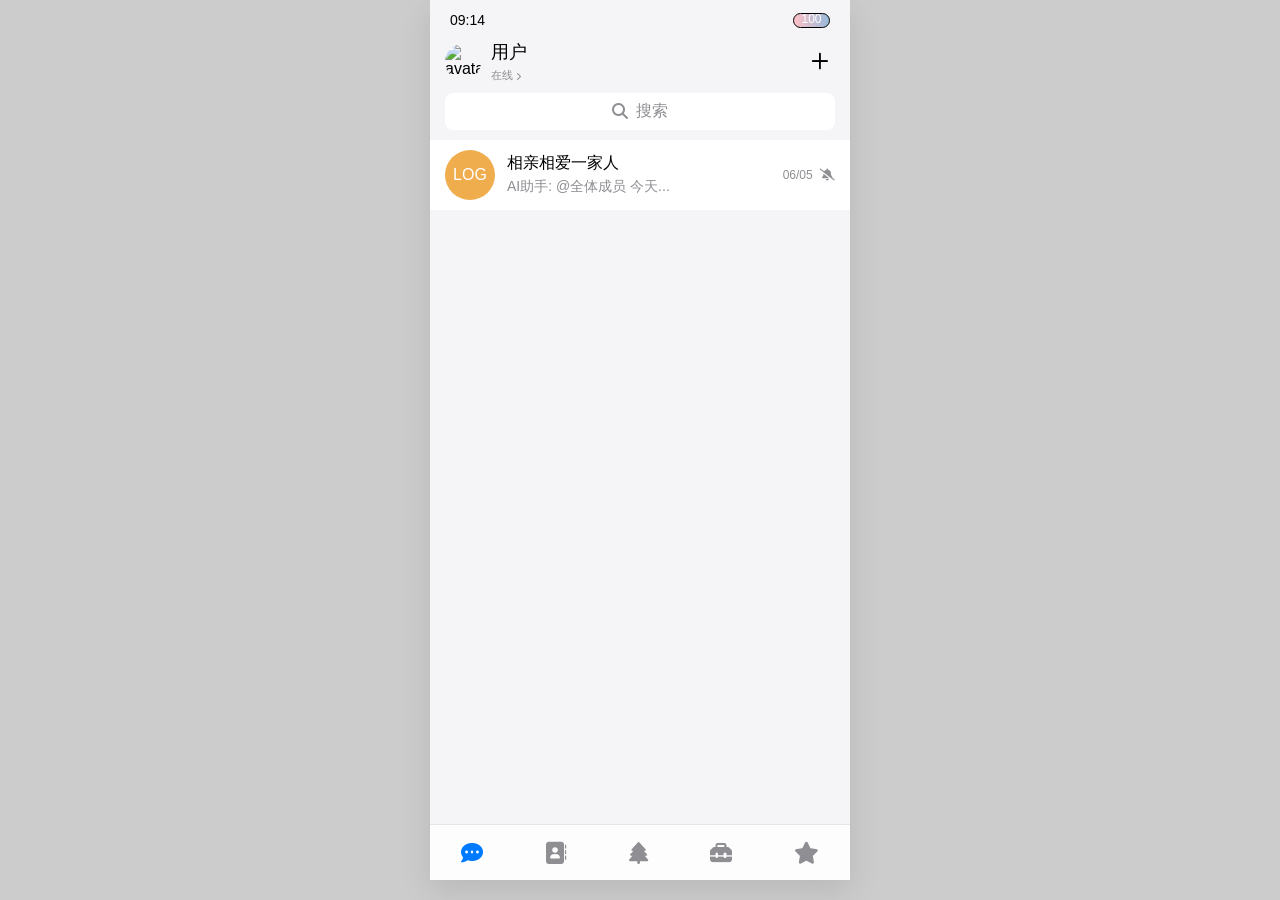
==== commit d1751227: "Add files via upload" ====
--- a/index.html
+++ b/index.html
@@ -205,35 +205,63 @@
     </header>
     <div class="user-settings-content">
         <!-- [修改] 将静态标签替换为动态容器 -->
-        <div id="user-profile-tags" class="user-settings-tags">
-            <!-- 标签将由 JS 动态生成 -->
-        </div>
-                
-        <div class="settings-card profile-edit-card">
-            <!-- [修改] 为用户头像 img 标签添加 id -->
-            <img src="https://i.imgur.com/uG2g8xX.png" alt="avatar" class="profile-avatar" id="user-avatar-preview">
-            <!-- [新增] 隐藏的用户头像文件上传输入框 -->
-            <input type="file" id="user-avatar-input" accept="image/*" style="display: none;">
-
-            <div class="profile-details-inputs">
-                <div class="input-row">
-                    <label>姓名</label>
-                    <input type="text" id="input-name" placeholder="你的名字">
-                </div>
-                <div class="input-row">
-                    <label>性别</label>
-                    <input type="text" id="input-gender" value="女">
-                </div>
-                <div class="input-row">
-                    <label>生日</label>
-                    <input type="text" placeholder="例如1.1" id="input-birthday">
-                </div>
-                <div class="input-row">
-                    <label>年龄</label>
-                    <input type="text" placeholder="例如20" id="input-age">
-                </div>
-            </div>
-        </div>
+        <!-- [修改] 用户人设标签栏改为可水平滑动 -->
+<div class="user-tags-container">
+    <div id="user-profile-tags" class="user-settings-tags">
+        <!-- 标签将由 JS 动态生成 -->
+    </div>
+    <div class="add-tag-button-container">
+        <i class="fa-solid fa-plus" id="add-user-profile-btn"></i>
+    </div>
+</div>
+        
+<div class="settings-card profile-edit-card">
+    <img src="https://i.imgur.com/uG2g8xX.png" alt="avatar" class="profile-avatar" id="user-avatar-preview">
+    <input type="file" id="user-avatar-input" accept="image/*" style="display: none;">
+
+    <div class="profile-details-inputs">
+        <div class="input-row">
+            <label>姓名</label>
+            <input type="text" id="input-name" placeholder="你的名字">
+        </div>
+        <div class="input-row">
+            <label>性别</label>
+            <!-- [修改] 将性别输入框设为只读 -->
+            <input type="text" id="input-gender" value="女" readonly>
+        </div>
+        <div class="input-row">
+            <label>生日</label>
+            <input type="text" placeholder="例如1.1" id="input-birthday">
+        </div>
+        <div class="input-row">
+            <label>年龄</label>
+            <input type="text" placeholder="例如20" id="input-age">
+        </div>
+    </div>
+</div>
+
+<!-- [新增] 应用范围卡片 (正确版本) -->
+<div class="settings-card">
+    <div class="settings-card-header">
+        <div><i class="fa-solid fa-globe"></i> 应用范围</div>
+    </div>
+    <div class="settings-card-body">
+        <div class="toggle-switch-item">
+            <span>全局应用此设定</span>
+            <label class="switch">
+                <input type="checkbox" id="toggle-global-apply">
+                <span class="slider round"></span>
+            </label>
+        </div>
+        <!-- 角色绑定下拉菜单，默认隐藏 -->
+        <div class="character-binding-container" id="character-binding-container">
+            <span>绑定到指定角色</span>
+            <select id="bind-character-select">
+                <!-- 角色列表将由JS动态生成 -->
+            </select>
+        </div>
+    </div>
+</div>
 
         <div class="settings-card">
             <div class="settings-card-header">
@@ -298,9 +326,19 @@
                             <input type="text" placeholder="例如20" id="input-char-age">
                         </div>
                     </div>
-                </div>
-
-                <div class="settings-card">
+                <!-- ... 这是个人资料编辑卡片的结束标签 ... -->
+</div>
+
+<!-- ==================== [新增] 已绑定用户信息卡片 (默认隐藏) ==================== -->
+<div class="settings-card hidden" id="bound-user-info-card">
+    <div class="settings-nav-item">
+        <div><i class="fa-solid fa-link"></i> 已绑定用户</div>
+        <span id="bound-user-name"></span>
+    </div>
+</div>
+
+<div class="settings-card">
+<!-- ... 这是角色设定卡片的开始标签 ... -->
                     <div class="settings-card-header">
                         <div><i class="fa-solid fa-user"></i> 角色设定</div>
                         <i class="fa-solid fa-expand"></i>
@@ -331,6 +369,19 @@
         </div>
         <!-- ==================== 角色设置页面层结束 ==================== -->
 
+
+<!-- ==================== [新增] 全屏设定编辑器页面 ==================== -->
+<div id="page-fullscreen-editor" class="page-overlay">
+    <header class="user-settings-header">
+        <i id="fullscreen-editor-back-btn" class="fa-solid fa-chevron-left"></i>
+        <span>编辑设定</span>
+        <i></i> <!-- 占位符，保持布局一致 -->
+    </header>
+    <div class="user-settings-content fullscreen-editor-content">
+        <textarea id="fullscreen-editor-textarea" placeholder="在此处输入详细设定..."></textarea>
+    </div>
+</div>
+<!-- ==================== 全屏设定编辑器页面结束 ==================== -->
 
         <!-- 数据管理页面 -->
         <div id="page-data-management" class="page-overlay">
--- a/style.css
+++ b/style.css
@@ -385,6 +385,7 @@
     gap: 20px; /* 调整头像和信息区的间距 */
     padding: 15px;
     margin-bottom: 25px;
+    margin-top: -10px;
 }
 
 .profile-edit-card .profile-avatar {
@@ -1547,3 +1548,270 @@
 #page-inject .settings-nav-item:not(:last-child) {
     border-bottom: none;
 }
+/* =============================================================== */
+/* ============ [更新] 为聊天页状态添加 > 图标 ============ */
+/* =============================================================== */
+
+/* 
+ * 使用 ::after 伪元素和 Font Awesome 图标库来添加 chevron-right 图标。
+ * 这比使用文本字符 '>' 更清晰、更专业。
+*/
+.header-status::after {
+    /* 关键步骤: 指定使用 Font Awesome 字体 */
+    font-family: "Font Awesome 6 Free"; 
+    font-weight: 700; /* Solid 样式的图标需要设置这个权重 */
+    
+    /* 关键步骤: 插入 chevron-right 图标的 Unicode 编码 */
+    content: "\f054"; 
+    
+    /* 微调样式 */
+    font-size: 8px;
+    color: var(--text-secondary);
+    margin-left: 3px;
+    position: relative;
+    top: 0.5px; /* 图标通常对齐得更好，不需要-1px的微调了 */
+}
+/* =============================================================== */
+/* ================ 用户设置页面综合更新 ================= */
+/* =============================================================== */
+
+/* 1. 使只读输入框看起来不可编辑 */
+input[readonly] {
+    cursor: not-allowed;
+    opacity: 0.7;
+}
+
+/* 2. 用户人设水平滑动标签栏样式 */
+.user-tags-container {
+    display: flex;
+    align-items: center;
+    margin-bottom: 20px;
+    gap: 10px;
+}
+
+.user-settings-tags {
+    flex-grow: 1;
+    overflow-x: auto;
+    white-space: nowrap;
+    padding-bottom: 5px; /* 防止滚动条遮挡内容 */
+    margin-bottom: 0;
+}
+
+/* 隐藏滚动条 */
+.user-settings-tags::-webkit-scrollbar { display: none; }
+.user-settings-tags { -ms-overflow-style: none; scrollbar-width: none; }
+
+/* 隐藏旧的 JS 生成的加号标签 */
+.user-settings-tags .add-tag {
+    display: none;
+}
+
+.add-tag-button-container {
+    flex-shrink: 0;
+}
+
+#add-user-profile-btn {
+    /* --- 核心调整区 --- */
+    font-size: 14px;  /* 控制"+"号的大小 (原为16px) */
+    padding: 6px;     /* 控制"+"号到边框的距离, 决定圆圈大小 (原为8px) */
+    width: 1.2em;     /* 宽度, em单位会随font-size变化, 无需修改 */
+    height: 1.2em;    /* 高度, em单位会随font-size变化, 无需修改 */
+    transform: translateY(-2px);
+    /* --- 保持不变的样式 --- */
+    color: var(--text-secondary);
+    cursor: pointer;
+    background-color: var(--white-color);
+    border: 1px solid var(--border-color);
+    border-radius: 50%;
+    display: flex;
+    align-items: center;
+    justify-content: center;
+    transition: background-color 0.2s, color 0.2s;
+}
+#add-user-profile-btn:hover {
+    background-color: #f0f0f0;
+}
+
+/* 3. 全局勾选卡片与开关(Toggle)样式 */
+.toggle-switch-item {
+    display: flex;
+    justify-content: space-between;
+    align-items: center;
+    padding: 10px 0;
+}
+.toggle-switch-item:not(:last-child) {
+    border-bottom: 1px solid var(--bg-color);
+}
+.toggle-switch-item span {
+    font-size: 15px;
+    color: var(--text-primary);
+}
+
+.switch {
+    position: relative;
+    display: inline-block;
+    width: 51px;
+    height: 31px;
+}
+.switch input {
+    opacity: 0;
+    width: 0;
+    height: 0;
+}
+.slider {
+    position: absolute;
+    cursor: pointer;
+    top: 0;
+    left: 0;
+    right: 0;
+    bottom: 0;
+    background-color: #ccc;
+    transition: .4s;
+}
+.slider:before {
+    position: absolute;
+    content: "";
+    height: 25px;
+    width: 25px;
+    left: 3px;
+    bottom: 3px;
+    background-color: white;
+    transition: .4s;
+}
+input:checked + .slider {
+    background-color: var(--primary-blue);
+}
+input:checked + .slider:before {
+    transform: translateX(20px);
+}
+.slider.round {
+    border-radius: 34px;
+}
+.slider.round:before {
+    border-radius: 50%;
+}
+/* =============================================================== */
+/* ================ 应用范围卡片样式 (正确版本) ================ */
+/* =============================================================== */
+
+.character-binding-container {
+    display: none; /* 默认隐藏 */
+    justify-content: space-between;
+    align-items: center;
+    padding: 10px 0;
+    margin-top: 5px;
+}
+
+.character-binding-container.visible {
+    display: flex; /* 当有 .visible 类时显示 */
+}
+
+.character-binding-container span {
+    font-size: 15px;
+    color: var(--text-primary);
+}
+
+.character-binding-container select {
+    border: none;
+    background: none;
+    text-align: right;
+    font-family: inherit;
+    font-size: 15px;
+    color: var(--text-secondary);
+    min-width: 120px;
+    cursor: pointer;
+}
+
+.character-binding-container select:focus {
+    outline: none;
+    color: var(--text-primary);
+}
+/* =============================================================== */
+/* ================ 移除应用范围卡片内的分割线 ================ */
+/* =============================================================== */
+
+/* 
+ * 使用 :has() 伪类精确定位到包含“全局应用”开关的那个 .toggle-switch-item，
+ * 然后强制将其底边框设为 none，从而去掉分割线。
+*/
+.toggle-switch-item:has(#toggle-global-apply) {
+    border-bottom: none;
+}
+/* =============================================================== */
+/* ============= 新增: 角色列表项可点击样式 ============= */
+/* =============================================================== */
+
+/* 为角色分组列表中的每个角色条目添加手型光标，提示用户可以点击 */
+.contact-list .chat-item {
+    cursor: pointer;
+}
+
+/* 当鼠标悬停在可点击的角色条目上时，给一个细微的背景色变化作为反馈 */
+.contact-list .chat-item:hover {
+    background-color: #f9f9f9;
+}
+/* =============================================================== */
+/* ================== 已绑定用户卡片 & 工具样式 ================== */
+/* =============================================================== */
+
+/* 通用隐藏工具类 */
+.hidden {
+    display: none !important;
+}
+
+/* “已绑定用户”卡片中用户名的样式 */
+#bound-user-name {
+    color: var(--text-secondary);
+    font-weight: 500;
+}
+/* =============================================================== */
+/* ============= 调整“已绑定用户”卡片的大小 ============= */
+/* =============================================================== */
+
+/* 
+ * 通过 ID 选择器精确定位到“已绑定用户”卡片内的 .settings-nav-item 元素，
+ * 覆盖其默认的内边距和字体大小，使其看起来更紧凑。
+*/
+#bound-user-info-card .settings-nav-item {
+    padding-top: 3px;
+    padding-bottom: 3px;
+    font-size: 14px;
+}
+/* =============================================================== */
+/* ================== 全屏设定编辑器样式 ================== */
+/* =============================================================== */
+
+/* 让设定卡片右上角的“展开”图标可点击，并有悬浮效果 */
+.settings-card-header .fa-expand {
+    cursor: pointer;
+    transition: transform 0.2s ease-in-out;
+}
+.settings-card-header .fa-expand:hover {
+    transform: scale(1.1);
+}
+
+/* 全屏编辑器的内容区域样式 */
+.fullscreen-editor-content {
+    display: flex; /* 使用 Flexbox 布局 */
+    flex-direction: column;
+    height: 100%; /* 占满父容器高度 */
+    padding: 15px;
+    box-sizing: border-box;
+}
+
+/* 全屏编辑器的文本域样式 */
+#fullscreen-editor-textarea {
+    flex-grow: 1; /* 关键：让文本域填满所有可用垂直空间 */
+    width: 100%;
+    border: none;
+    background: none;
+    resize: none;
+    font-size: 16px;
+    line-height: 1.6;
+    font-family: inherit;
+    color: var(--text-primary);
+}
+
+#fullscreen-editor-textarea:focus {
+    outline: none; /* 移除焦点时的边框 */
+}
